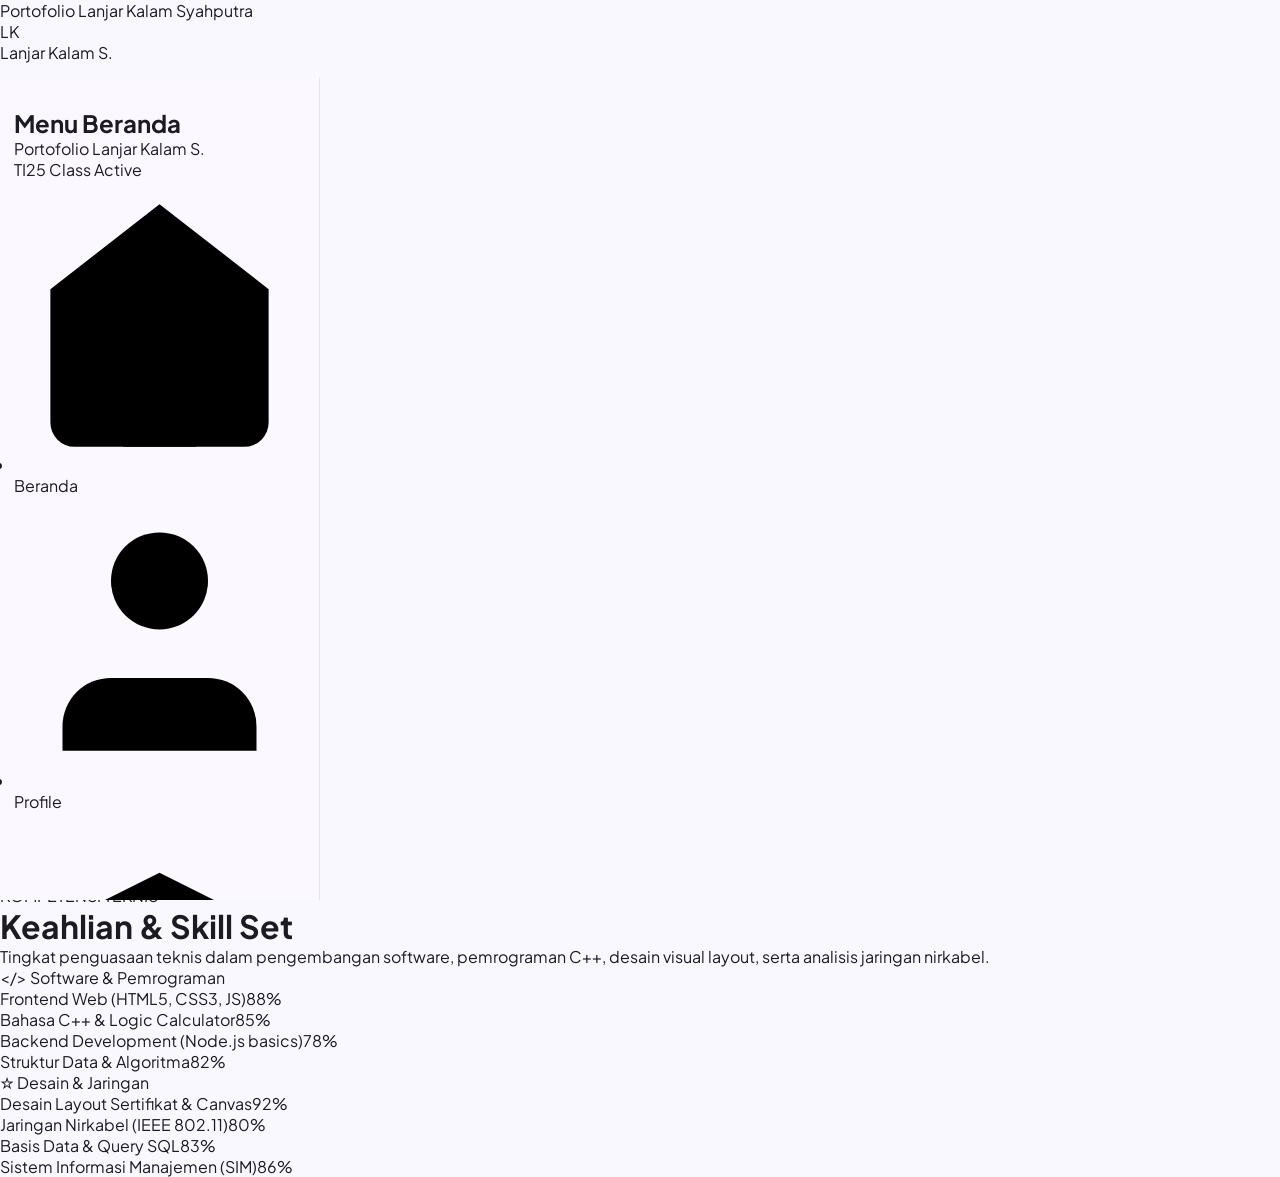
==== keahlian.html @ 4c3bd28e "Rename Keahlian.html to keahlian.html" ====
<!DOCTYPE html>
<html lang="id">

<head>
    <meta charset="UTF-8">
    <meta name="viewport" content="width=device-width, initial-scale=1.0">
    <title>Keahlian - Portofolio Lanjar Kalam Syahputra</title>
    <link rel="preconnect" href="https://fonts.googleapis.com">
    <link rel="preconnect" href="https://fonts.gstatic.com" crossorigin>
    <link href="https://fonts.googleapis.com/css2?family=Plus+Jakarta+Sans:wght@400;500;600;700;800&display=swap"
        rel="stylesheet">
    <link rel="stylesheet" href="style.css">
</head>

<body>

    <header class="top-header">
        <div class="brand-title">Portofolio Lanjar Kalam Syahputra</div>
        <div class="user-profile-badge">
            <div class="avatar-circle">LK</div>
            <span class="user-name">Lanjar Kalam S.</span>
        </div>
    </header>

    <div class="layout-container">
        <aside class="sidebar">
            <div>
                <div class="sidebar-header">
                    <h2>Menu Beranda</h2>
                    <p>Portofolio Lanjar Kalam S.</p>
                    <div class="status-badge"><span class="status-dot"></span> TI25 Class Active</div>
                </div>
                <ul class="sidebar-nav">
                    <li><a href="index.html" class="nav-link"><svg viewBox="0 0 24 24">
                                <path d="M3 9l9-7 9 7v11a2 2 0 0 1-2 2H5a2 2 0 0 1-2-2z" />
                                <polyline points="9 22 9 12 15 12 15 22" />
                            </svg>Beranda</a></li>
                    <li><a href="profile.html" class="nav-link"><svg viewBox="0 0 24 24">
                                <path d="M20 21v-2a4 4 0 0 0-4-4H8a4 4 0 0 0-4 4v2" />
                                <circle cx="12" cy="7" r="4" />
                            </svg>Profile</a></li>
                    <li><a href="pendidikan.html" class="nav-link"><svg viewBox="0 0 24 24">
                                <path d="M22 10v6M2 10l10-5 10 5-10 5z" />
                                <path d="M6 12v5c3 3 9 3 12 0v-5" />
                            </svg>Pendidikan</a></li>
                    <li><a href="keahlian.html" class="nav-link active"><svg viewBox="0 0 24 24">
                                <polygon
                                    points="12 2 15.09 8.26 22 9.27 17 14.14 18.18 21.02 12 17.77 5.82 21.02 7 14.14 2 9.27 8.91 8.26 12 2" />
                            </svg>Keahlian</a></li>
                    <li><a href="kontak.html" class="nav-link"><svg viewBox="0 0 24 24">
                                <path d="M4 4h16c1.1 0 2 .9 2 2v12c0 1.1-.9 2-2 2H4c-1.1 0-2-.9-2-2V6c0-1.1.9-2 2-2z" />
                                <polyline points="22,6 12,13 2,6" />
                            </svg>Kontak</a></li>
                </ul>
            </div>
            <div class="sidebar-footer">© 2026 Lanjar Kalam Syahputra</div>
        </aside>

        <main class="main-content">
            <div class="category-tag">KOMPETENSI TEKNIS</div>
            <h1 class="page-title">Keahlian & Skill Set</h1>
            <p class="page-desc">Tingkat penguasaan teknis dalam pengembangan software, pemrograman C++, desain visual
                layout, serta analisis jaringan nirkabel.</p>

            <div class="grid-2">
                <div>
                    <div class="section-box-title"><span>&lt;/&gt;</span> Software & Pemrograman</div>
                    <div class="skill-list">
                        <div class="skill-item">
                            <div class="skill-header"><span>Frontend Web (HTML5, CSS3, JS)</span><span
                                    class="skill-percent">88%</span></div>
                            <div class="progress-track">
                                <div class="progress-fill" style="width: 88%;"></div>
                            </div>
                        </div>
                        <div class="skill-item">
                            <div class="skill-header"><span>Bahasa C++ & Logic Calculator</span><span
                                    class="skill-percent">85%</span></div>
                            <div class="progress-track">
                                <div class="progress-fill" style="width: 85%;"></div>
                            </div>
                        </div>
                        <div class="skill-item">
                            <div class="skill-header"><span>Backend Development (Node.js basics)</span><span
                                    class="skill-percent">78%</span></div>
                            <div class="progress-track">
                                <div class="progress-fill" style="width: 78%;"></div>
                            </div>
                        </div>
                        <div class="skill-item">
                            <div class="skill-header"><span>Struktur Data & Algoritma</span><span
                                    class="skill-percent">82%</span></div>
                            <div class="progress-track">
                                <div class="progress-fill" style="width: 82%;"></div>
                            </div>
                        </div>
                    </div>
                </div>

                <div>
                    <div class="section-box-title"><span>☆</span> Desain & Jaringan</div>
                    <div class="skill-list">
                        <div class="skill-item">
                            <div class="skill-header"><span>Desain Layout Sertifikat & Canvas</span><span
                                    class="skill-percent">92%</span></div>
                            <div class="progress-track">
                                <div class="progress-fill" style="width: 92%;"></div>
                            </div>
                        </div>
                        <div class="skill-item">
                            <div class="skill-header"><span>Jaringan Nirkabel (IEEE 802.11)</span><span
                                    class="skill-percent">80%</span></div>
                            <div class="progress-track">
                                <div class="progress-fill" style="width: 80%;"></div>
                            </div>
                        </div>
                        <div class="skill-item">
                            <div class="skill-header"><span>Basis Data & Query SQL</span><span
                                    class="skill-percent">83%</span></div>
                            <div class="progress-track">
                                <div class="progress-fill" style="width: 83%;"></div>
                            </div>
                        </div>
                        <div class="skill-item">
                            <div class="skill-header"><span>Sistem Informasi Manajemen (SIM)</span><span
                                    class="skill-percent">86%</span></div>
                            <div class="progress-track">
                                <div class="progress-fill" style="width: 86%;"></div>
                            </div>
                        </div>
                    </div>
                </div>
            </div>
        </main>
    </div>

</body>

</html>
---- style.css ----
:root {
    --p: #800080;
    --p2: #a21caf;
    --p3: #c026d3;
    --ink: #1c1b22;
    --muted: #5d5a6b;
    --bg: #faf8ff;
    --card: #ffffff;
    --line: #e9e1f2;
    --side: #fbf9ff;
    --shadow: 0 18px 40px rgba(128, 0, 128, .12);
}

[data-theme="dark"] {
    --ink: #f3effa;
    --muted: #b9b2cc;
    --bg: #14101c;
    --card: #1d1829;
    --line: #322a45;
    --side: #181322;
    --shadow: 0 18px 40px rgba(0, 0, 0, .4);
}

* {
    box-sizing: border-box;
    margin: 0;
    padding: 0
}

html {
    scroll-behavior: smooth
}

body {
    font-family: 'Plus Jakarta Sans', system-ui, sans-serif;
    background: var(--bg);
    color: var(--ink);
    min-height: 100vh
}

a {
    color: inherit;
    text-decoration: none
}

.topbar {
    height: 78px;
    position: sticky;
    top: 0;
    z-index: 50;
    display: flex;
    align-items: center;
    justify-content: space-between;
    padding: 0 30px;
    color: #fff;
    background: linear-gradient(95deg, #6a0080, #8a0090 45%, #b01dbd);
    box-shadow: 0 6px 24px rgba(106, 0, 128, .35)
}

.logo {
    font-size: 26px;
    font-weight: 800;
    letter-spacing: -.02em
}

.top-right {
    display: flex;
    align-items: center;
    gap: 14px
}

.user {
    display: flex;
    align-items: center;
    gap: 12px;
    font-weight: 600
}

.av {
    width: 48px;
    height: 48px;
    border-radius: 50%;
    background: rgba(255, 255, 255, .2);
    border: 2px solid rgba(255, 255, 255, .55);
    display: grid;
    place-items: center;
    font-weight: 800
}

.theme {
    width: 42px;
    height: 42px;
    border-radius: 50%;
    border: 0;
    background: rgba(255, 255, 255, .18);
    color: #fff;
    font-size: 18px;
    cursor: pointer;
    transition: .25s
}

.theme:hover {
    background: rgba(255, 255, 255, .32);
    transform: rotate(20deg)
}

.burger {
    display: none;
    background: rgba(255, 255, 255, .18);
    border: 0;
    color: #fff;
    width: 42px;
    height: 42px;
    border-radius: 12px;
    font-size: 20px;
    cursor: pointer
}

.layout {
    display: flex;
    min-height: calc(100vh - 78px)
}

.sidebar {
    width: 320px;
    flex: 0 0 320px;
    background: var(--side);
    border-right: 1px solid var(--line);
    padding: 30px 14px 20px;
    position: sticky;
    top: 78px;
    height: calc(100vh - 78px);
    display: flex;
    flex-direction: column;
    overflow-y: auto
}

.side-head {
    padding: 0 6px 24px
}

.side-head h3 {
    font-size: 19px;
    font-weight: 700
}

.side-head p {
    font-size: 15px;
    margin-top: 2px;
    color: var(--muted)
}

.live {
    margin-top: 14px;
    display: inline-flex;
    align-items: center;
    gap: 8px;
    color: #15803d;
    font-weight: 600;
    font-size: 14px;
    background: rgba(34, 197, 94, .12);
    padding: 6px 12px;
    border-radius: 999px
}

.live i {
    width: 9px;
    height: 9px;
    border-radius: 50%;
    background: #22c55e;
    box-shadow: 0 0 0 0 rgba(34, 197, 94, .7);
    animation: pulse 1.8s infinite
}

@keyframes pulse {
    70% {
        box-shadow: 0 0 0 9px rgba(34, 197, 94, 0)
    }

    100% {
        box-shadow: 0 0 0 0 rgba(34, 197, 94, 0)
    }
}

.nav {
    display: flex;
    flex-direction: column;
    gap: 6px;
    margin-top: 6px
}

.nav a {
    display: flex;
    align-items: center;
    gap: 16px;
    padding: 15px 20px;
    border-radius: 16px;
    font-size: 18px;
    font-weight: 600;
    transition: .25s;
    position: relative
}

.nav svg {
    width: 25px;
    height: 25px;
    fill: none;
    stroke: currentColor;
    stroke-width: 1.8;
    stroke-linecap: round;
    stroke-linejoin: round;
    flex: none
}

.nav a:hover {
    background: rgba(128, 0, 128, .09);
    color: var(--p);
    transform: translateX(4px)
}

.nav a.active {
    color: #fff;
    background: linear-gradient(95deg, #7a007f, #b01dbd);
    box-shadow: 0 10px 22px rgba(128, 0, 128, .35)
}

.side-foot {
    margin-top: auto;
    padding: 20px 10px 0;
    color: var(--muted);
    font-size: 14px
}

.main {
    flex: 1;
    min-width: 0;
    padding: 56px 60px 70px;
    position: relative;
    overflow: hidden
}

.blob {
    position: absolute;
    border-radius: 50%;
    filter: blur(70px);
    opacity: .35;
    z-index: 0;
    pointer-events: none;
    animation: float 12s ease-in-out infinite
}

.b1 {
    width: 380px;
    height: 380px;
    background: #d946ef;
    top: -100px;
    right: -80px
}

.b2 {
    width: 320px;
    height: 320px;
    background: #6366f1;
    bottom: -80px;
    left: 10%;
    animation-delay: -5s
}

[data-theme="dark"] .blob {
    opacity: .22
}

@keyframes float {
    50% {
        transform: translate(30px, -30px) scale(1.08)
    }
}

.main>*:not(.blob) {
    position: relative;
    z-index: 1
}

.eyebrow {
    display: inline-block;
    color: var(--p);
    font-weight: 800;
    letter-spacing: .14em;
    text-transform: uppercase;
    font-size: 14px
}

.grad {
    background: linear-gradient(95deg, #7a007f, #d946ef 60%, #6366f1);
    -webkit-background-clip: text;
    background-clip: text;
    color: transparent
}

.hero {
    display: grid;
    grid-template-columns: 1.25fr .85fr;
    gap: 50px;
    align-items: center;
    min-height: 520px
}

.hero h1 {
    font-size: clamp(42px, 5vw, 68px);
    line-height: 1.1;
    font-weight: 800;
    letter-spacing: -.03em;
    margin: 16px 0 22px
}

.lead {
    font-size: 18.5px;
    line-height: 1.8;
    color: var(--muted);
    max-width: 660px
}

.typing {
    margin-top: 20px;
    font-size: 20px;
    font-weight: 600
}

.typing b {
    color: var(--p)
}

.caret {
    animation: blink 1s steps(1) infinite;
    color: var(--p)
}

@keyframes blink {
    50% {
        opacity: 0
    }
}

.btns {
    display: flex;
    gap: 14px;
    margin-top: 30px;
    flex-wrap: wrap
}

.btn {
    display: inline-flex;
    align-items: center;
    gap: 8px;
    padding: 15px 28px;
    border-radius: 14px;
    font: 700 16px 'Plus Jakarta Sans', sans-serif;
    cursor: pointer;
    border: 2px solid var(--p);
    transition: .25s
}

.btn.primary {
    background: linear-gradient(95deg, #7a007f, #b01dbd);
    color: #fff;
    border-color: transparent;
    box-shadow: 0 12px 26px rgba(128, 0, 128, .35)
}

.btn.ghost {
    color: var(--p);
    background: transparent
}

.btn:hover {
    transform: translateY(-3px)
}

.btn.ghost:hover {
    background: var(--p);
    color: #fff
}

.pcard {
    border: 2px solid transparent;
    border-radius: 30px;
    padding: 44px 32px 36px;
    text-align: center;
    box-shadow: var(--shadow);
    background: linear-gradient(var(--card), var(--card)) padding-box, linear-gradient(135deg, #800080, #e879f9, #6366f1) border-box;
    animation: rise 4.5s ease-in-out infinite
}

@keyframes rise {
    50% {
        transform: translateY(-10px)
    }
}

.ring {
    width: 132px;
    height: 132px;
    margin: 0 auto 22px;
    border-radius: 50%;
    padding: 5px;
    background: conic-gradient(from 0deg, #800080, #e879f9, #6366f1, #800080);
    animation: spin 8s linear infinite
}

.avatar {
    width: 100%;
    height: 100%;
    border-radius: 50%;
    background: linear-gradient(135deg, #7a007f, #b01dbd);
    color: #fff;
    display: grid;
    place-items: center;
    font-size: 46px;
    font-weight: 800;
    border: 4px solid var(--card);
    animation: spin 8s linear infinite reverse
}

@keyframes spin {
    to {
        transform: rotate(360deg)
    }
}

.pcard h2 {
    font-size: 24px;
    font-weight: 800
}

.role {
    margin-top: 6px;
    color: var(--muted)
}

.quote {
    margin: 20px 0;
    font-style: italic;
    color: var(--muted);
    line-height: 1.7;
    font-size: 15px
}

.chips {
    display: flex;
    flex-wrap: wrap;
    justify-content: center;
    gap: 10px
}

.chips.left {
    justify-content: flex-start
}

.chips span {
    padding: 8px 16px;
    border-radius: 12px;
    font-size: 14px;
    font-weight: 600;
    color: var(--p);
    background: rgba(128, 0, 128, .08);
    border: 1px solid rgba(128, 0, 128, .25);
    transition: .25s
}

.chips span:hover {
    background: var(--p);
    color: #fff;
    transform: translateY(-3px)
}

.stats {
    display: grid;
    grid-template-columns: repeat(4, 1fr);
    gap: 20px;
    margin: 34px 0
}

.stat {
    background: var(--card);
    border: 1px solid var(--line);
    border-radius: 22px;
    padding: 24px;
    text-align: center;
    box-shadow: var(--shadow)
}

.stat b {
    display: block;
    font-size: 40px;
    font-weight: 800;
    background: linear-gradient(95deg, #7a007f, #d946ef);
    -webkit-background-clip: text;
    background-clip: text;
    color: transparent
}

.stat span {
    color: var(--muted);
    font-weight: 500
}

.quick {
    display: grid;
    grid-template-columns: repeat(auto-fit, minmax(220px, 1fr));
    gap: 20px
}

.qcard {
    background: var(--card);
    border: 1px solid var(--line);
    border-radius: 22px;
    padding: 26px;
    transition: .3s;
    box-shadow: var(--shadow)
}

.qcard:hover {
    transform: translateY(-8px);
    border-color: var(--p2)
}

.qi {
    font-size: 34px;
    width: 60px;
    height: 60px;
    border-radius: 18px;
    display: grid;
    place-items: center;
    background: rgba(128, 0, 128, .09);
    margin-bottom: 14px
}

.qcard h3 {
    font-size: 20px
}

.qcard p {
    color: var(--muted);
    margin: 6px 0 14px;
    font-size: 15px
}

.qcard span {
    color: var(--p);
    font-weight: 700
}

.phead {
    margin-bottom: 34px;
    max-width: 720px
}

.phead h1 {
    font-size: clamp(36px, 4.4vw, 56px);
    font-weight: 800;
    letter-spacing: -.03em;
    margin: 10px 0 12px;
    background: linear-gradient(95deg, var(--ink), var(--p));
    -webkit-background-clip: text;
    background-clip: text;
    color: transparent
}

.phead p {
    color: var(--muted);
    font-size: 18px;
    line-height: 1.7
}

.two {
    display: grid;
    grid-template-columns: 1.2fr 1fr;
    gap: 26px;
    margin-bottom: 26px
}

.card {
    background: var(--card);
    border: 1px solid var(--line);
    border-radius: 26px;
    padding: 34px;
    box-shadow: var(--shadow)
}

.card h2 {
    font-size: 24px;
    margin-bottom: 16px
}

.card p {
    color: var(--muted);
    line-height: 1.8;
    margin-bottom: 14px
}

.card p b {
    color: var(--ink)
}

.facts {
    list-style: none;
    display: flex;
    flex-direction: column;
    gap: 16px
}

.facts li {
    display: flex;
    align-items: center;
    gap: 16px
}

.facts i {
    font-style: normal;
    font-size: 22px;
    width: 50px;
    height: 50px;
    border-radius: 15px;
    background: rgba(128, 0, 128, .09);
    display: grid;
    place-items: center;
    flex: none
}

.facts small {
    display: block;
    color: var(--muted);
    font-size: 13px
}

.facts b {
    font-size: 17px
}

.quote-big {
    text-align: center;
    background: linear-gradient(135deg, #6a0080, #a21caf 60%, #6366f1);
    color: #fff;
    border: 0;
    position: relative
}

.quote-big p {
    color: #fff;
    font-size: 22px;
    font-weight: 600;
    max-width: 760px;
    margin: 0 auto 12px;
    line-height: 1.6
}

.quote-big span {
    opacity: .85
}

.qm {
    font-size: 90px;
    line-height: .6;
    opacity: .35;
    font-family: Georgia, serif
}

.timeline {
    position: relative;
    padding-left: 44px;
    max-width: 860px
}

.timeline::before {
    content: "";
    position: absolute;
    left: 13px;
    top: 8px;
    bottom: 8px;
    width: 3px;
    border-radius: 3px;
    background: linear-gradient(var(--p), #6366f1)
}

.tl {
    position: relative;
    margin-bottom: 26px
}

.dot {
    position: absolute;
    left: -41px;
    top: 26px;
    width: 22px;
    height: 22px;
    border-radius: 50%;
    background: var(--card);
    border: 5px solid var(--p);
    box-shadow: 0 0 0 6px rgba(128, 0, 128, .15)
}

.tl-card {
    background: var(--card);
    border: 1px solid var(--line);
    border-radius: 24px;
    padding: 28px;
    box-shadow: var(--shadow);
    transition: .3s
}

.tl-card:hover {
    transform: translateX(8px)
}

.date {
    display: inline-block;
    background: rgba(128, 0, 128, .1);
    color: var(--p);
    font-weight: 700;
    font-size: 13px;
    padding: 5px 14px;
    border-radius: 999px
}

.tl-card h3 {
    font-size: 22px;
    margin: 12px 0 4px
}

.inst {
    color: var(--p);
    font-weight: 600;
    margin-bottom: 10px
}

.tl-card p {
    color: var(--muted);
    line-height: 1.7;
    margin-bottom: 14px
}

.skills {
    display: grid;
    grid-template-columns: repeat(auto-fill, minmax(310px, 1fr));
    gap: 24px
}

.skill {
    background: var(--card);
    border: 1px solid var(--line);
    border-radius: 26px;
    padding: 30px;
    box-shadow: var(--shadow);
    transition: .3s
}

.skill:hover {
    transform: translateY(-8px);
    border-color: var(--p2)
}

.si {
    font-size: 32px;
    width: 62px;
    height: 62px;
    border-radius: 19px;
    display: grid;
    place-items: center;
    background: linear-gradient(135deg, rgba(128, 0, 128, .14), rgba(99, 102, 241, .14));
    margin-bottom: 16px
}

.skill h3 {
    font-size: 21px
}

.skill p {
    color: var(--muted);
    margin: 8px 0 18px;
    line-height: 1.6;
    font-size: 15px
}

.bar {
    height: 10px;
    border-radius: 99px;
    background: rgba(128, 0, 128, .12);
    overflow: hidden
}

.fill {
    height: 100%;
    width: 0;
    border-radius: 99px;
    background: linear-gradient(90deg, #7a007f, #d946ef, #6366f1);
    transition: width 1.4s cubic-bezier(.2, .8, .2, 1)
}

.pct {
    display: flex;
    justify-content: space-between;
    font-size: 13px;
    color: var(--muted);
    margin: 8px 0 16px
}

.pct b {
    color: var(--p)
}

.social {
    display: flex;
    gap: 10px;
    margin-top: 24px;
    flex-wrap: wrap
}

.social a {
    padding: 10px 18px;
    border-radius: 12px;
    font-weight: 600;
    background: rgba(128, 0, 128, .09);
    color: var(--p);
    transition: .25s
}

.social a:hover {
    background: var(--p);
    color: #fff;
    transform: translateY(-3px)
}

form {
    display: flex;
    flex-direction: column;
    gap: 14px
}

input,
textarea {
    width: 100%;
    padding: 15px 18px;
    border-radius: 14px;
    border: 1px solid var(--line);
    background: var(--bg);
    color: var(--ink);
    font: 16px 'Plus Jakarta Sans', sans-serif;
    outline: none;
    transition: .2s
}

input:focus,
textarea:focus {
    border-color: var(--p2);
    box-shadow: 0 0 0 4px rgba(162, 28, 175, .15)
}

textarea {
    min-height: 150px;
    resize: vertical
}

.ok {
    display: none;
    background: rgba(34, 197, 94, .14);
    color: #15803d;
    padding: 14px 18px;
    border-radius: 14px;
    font-weight: 600
}

.reveal {
    opacity: 0;
    transform: translateY(26px);
    transition: opacity .7s ease, transform .7s ease
}

.reveal.show {
    opacity: 1;
    transform: none
}

@media(max-width:1100px) {

    .hero,
    .two {
        grid-template-columns: 1fr
    }

    .stats {
        grid-template-columns: repeat(2, 1fr)
    }

    .main {
        padding: 40px 28px 60px
    }
}

@media(max-width:860px) {
    .burger {
        display: block
    }

    .logo {
        font-size: 19px;
        flex: 1;
        margin-left: 12px
    }

    .user b {
        display: none
    }

    .topbar {
        padding: 0 16px
    }

    .sidebar {
        position: fixed;
        left: 0;
        top: 78px;
        z-index: 40;
        transform: translateX(-100%);
        transition: .3s;
        width: 290px;
        box-shadow: 0 0 0 100vmax rgba(0, 0, 0, 0)
    }

    .sidebar.open {
        transform: none;
        box-shadow: 0 0 0 100vmax rgba(0, 0, 0, .45)
    }

    .main {
        padding: 32px 18px 50px
    }
}

.tl-card p.inst {
    color: var(--p);
    margin-bottom: 10px
}
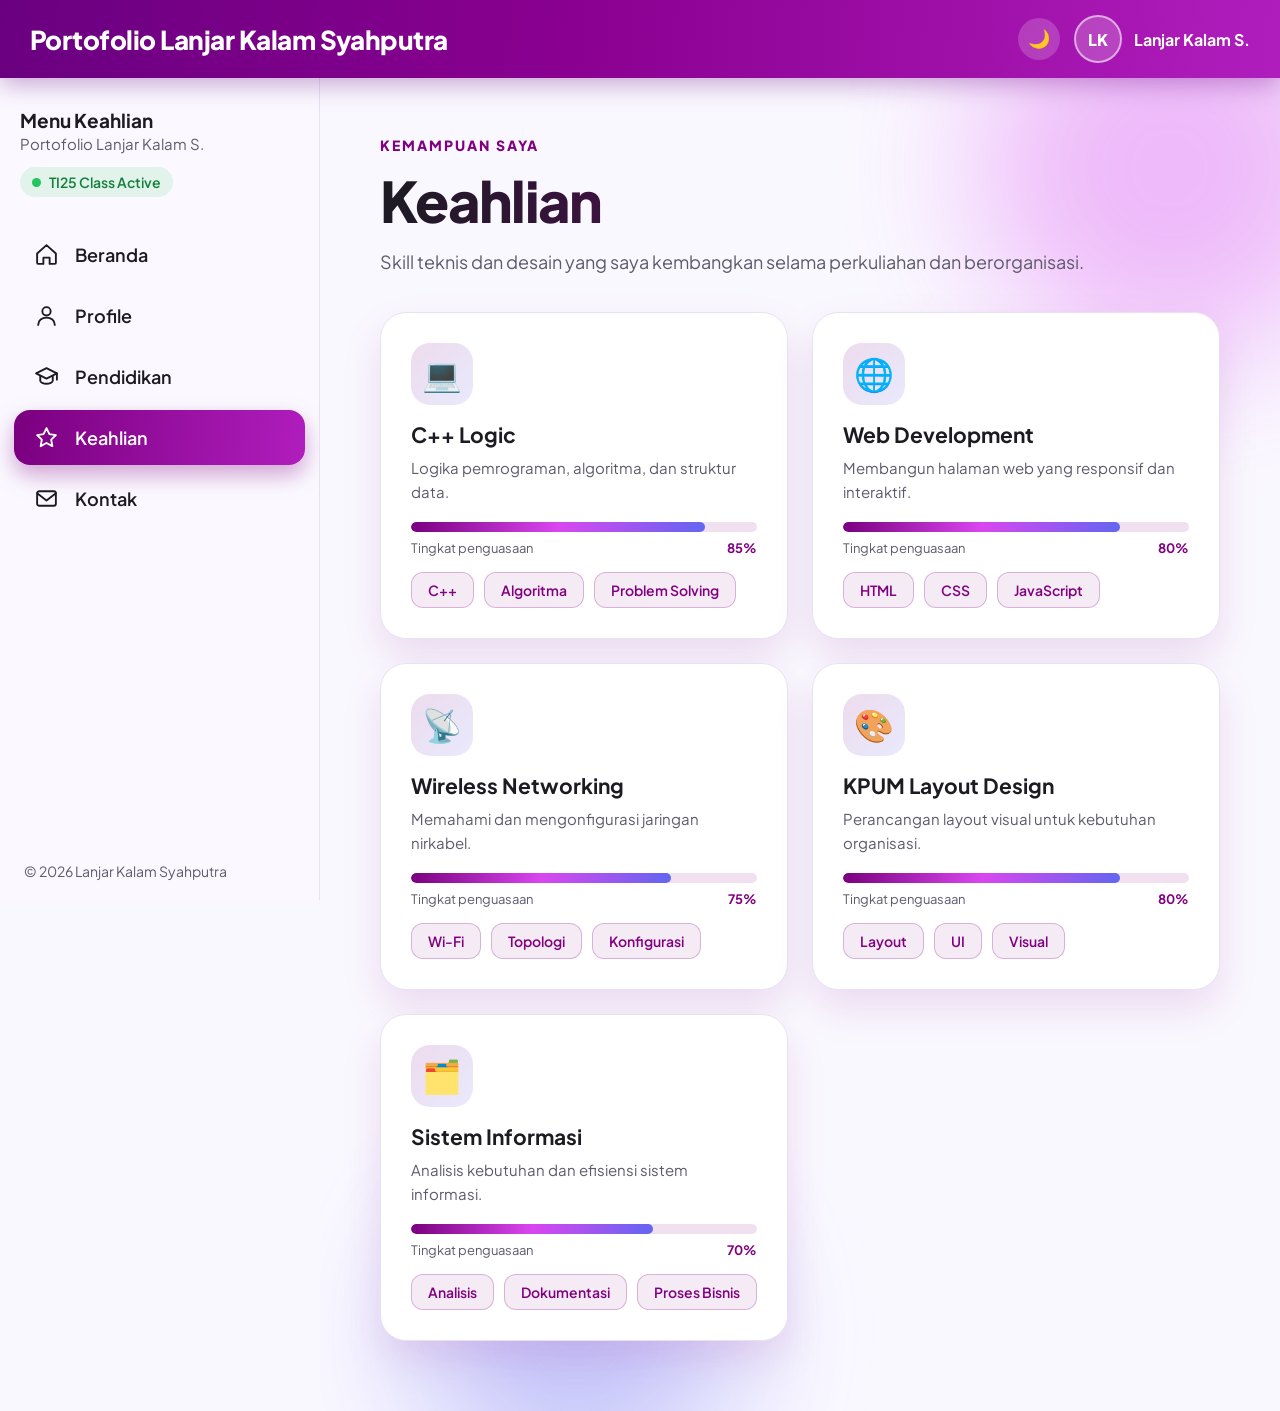
==== commit 5384c660: "Rename Keahlian.html to keahlian.html" ====
--- a/keahlian.html
+++ b/keahlian.html
@@ -3,137 +3,116 @@
 
 <head>
     <meta charset="UTF-8">
-    <meta name="viewport" content="width=device-width, initial-scale=1.0">
-    <title>Keahlian - Portofolio Lanjar Kalam Syahputra</title>
+    <meta name="viewport" content="width=device-width, initial-scale=1">
+    <title>Keahlian | Portofolio Lanjar Kalam Syahputra</title>
     <link rel="preconnect" href="https://fonts.googleapis.com">
-    <link rel="preconnect" href="https://fonts.gstatic.com" crossorigin>
     <link href="https://fonts.googleapis.com/css2?family=Plus+Jakarta+Sans:wght@400;500;600;700;800&display=swap"
         rel="stylesheet">
     <link rel="stylesheet" href="style.css">
+    <script src="script.js"></script>
 </head>
 
 <body>
-
-    <header class="top-header">
-        <div class="brand-title">Portofolio Lanjar Kalam Syahputra</div>
-        <div class="user-profile-badge">
-            <div class="avatar-circle">LK</div>
-            <span class="user-name">Lanjar Kalam S.</span>
+    <header class="topbar">
+        <button class="burger" id="burger" aria-label="Buka menu">☰</button>
+        <a class="logo" href="index.html">Portofolio Lanjar Kalam Syahputra</a>
+        <div class="top-right">
+            <button class="theme" id="theme" aria-label="Ganti tema">🌙</button>
+            <div class="user"><span class="av">LK</span><b>Lanjar Kalam S.</b></div>
         </div>
     </header>
-
-    <div class="layout-container">
-        <aside class="sidebar">
-            <div>
-                <div class="sidebar-header">
-                    <h2>Menu Beranda</h2>
-                    <p>Portofolio Lanjar Kalam S.</p>
-                    <div class="status-badge"><span class="status-dot"></span> TI25 Class Active</div>
-                </div>
-                <ul class="sidebar-nav">
-                    <li><a href="index.html" class="nav-link"><svg viewBox="0 0 24 24">
-                                <path d="M3 9l9-7 9 7v11a2 2 0 0 1-2 2H5a2 2 0 0 1-2-2z" />
-                                <polyline points="9 22 9 12 15 12 15 22" />
-                            </svg>Beranda</a></li>
-                    <li><a href="profile.html" class="nav-link"><svg viewBox="0 0 24 24">
-                                <path d="M20 21v-2a4 4 0 0 0-4-4H8a4 4 0 0 0-4 4v2" />
-                                <circle cx="12" cy="7" r="4" />
-                            </svg>Profile</a></li>
-                    <li><a href="pendidikan.html" class="nav-link"><svg viewBox="0 0 24 24">
-                                <path d="M22 10v6M2 10l10-5 10 5-10 5z" />
-                                <path d="M6 12v5c3 3 9 3 12 0v-5" />
-                            </svg>Pendidikan</a></li>
-                    <li><a href="keahlian.html" class="nav-link active"><svg viewBox="0 0 24 24">
-                                <polygon
-                                    points="12 2 15.09 8.26 22 9.27 17 14.14 18.18 21.02 12 17.77 5.82 21.02 7 14.14 2 9.27 8.91 8.26 12 2" />
-                            </svg>Keahlian</a></li>
-                    <li><a href="kontak.html" class="nav-link"><svg viewBox="0 0 24 24">
-                                <path d="M4 4h16c1.1 0 2 .9 2 2v12c0 1.1-.9 2-2 2H4c-1.1 0-2-.9-2-2V6c0-1.1.9-2 2-2z" />
-                                <polyline points="22,6 12,13 2,6" />
-                            </svg>Kontak</a></li>
-                </ul>
+    <div class="layout">
+        <aside class="sidebar" id="sidebar">
+            <div class="side-head">
+                <h3>Menu Keahlian</h3>
+                <p>Portofolio Lanjar Kalam S.</p>
+                <div class="live"><i></i>TI25 Class Active</div>
             </div>
-            <div class="sidebar-footer">© 2026 Lanjar Kalam Syahputra</div>
+            <nav class="nav">
+                <a href="index.html"><svg viewBox="0 0 24 24">
+                        <path d="M3 11l9-8 9 8v9a1 1 0 0 1-1 1h-5v-6H9v6H4a1 1 0 0 1-1-1z" />
+                    </svg><span>Beranda</span></a>
+                <a href="profile.html"><svg viewBox="0 0 24 24">
+                        <circle cx="12" cy="8" r="4" />
+                        <path d="M4 21c0-4.4 3.6-7 8-7s8 2.6 8 7" />
+                    </svg><span>Profile</span></a>
+                <a href="pendidikan.html"><svg viewBox="0 0 24 24">
+                        <path d="M2 9l10-5 10 5-10 5z" />
+                        <path d="M6 11.5V16c0 1.5 3 3 6 3s6-1.5 6-3v-4.5" />
+                        <path d="M22 9v6" />
+                    </svg><span>Pendidikan</span></a>
+                <a href="keahlian.html" class="active"><svg viewBox="0 0 24 24">
+                        <path d="M12 3l2.8 5.8 6.2.9-4.5 4.4 1.1 6.2L12 17.3 6.4 20.3l1.1-6.2L3 9.7l6.2-.9z" />
+                    </svg><span>Keahlian</span></a>
+                <a href="kontak.html"><svg viewBox="0 0 24 24">
+                        <rect x="3" y="5" width="18" height="14" rx="2" />
+                        <path d="M3 7l9 7 9-7" />
+                    </svg><span>Kontak</span></a>
+            </nav>
+            <div class="side-foot">© 2026 Lanjar Kalam Syahputra</div>
         </aside>
-
-        <main class="main-content">
-            <div class="category-tag">KOMPETENSI TEKNIS</div>
-            <h1 class="page-title">Keahlian & Skill Set</h1>
-            <p class="page-desc">Tingkat penguasaan teknis dalam pengembangan software, pemrograman C++, desain visual
-                layout, serta analisis jaringan nirkabel.</p>
-
-            <div class="grid-2">
-                <div>
-                    <div class="section-box-title"><span>&lt;/&gt;</span> Software & Pemrograman</div>
-                    <div class="skill-list">
-                        <div class="skill-item">
-                            <div class="skill-header"><span>Frontend Web (HTML5, CSS3, JS)</span><span
-                                    class="skill-percent">88%</span></div>
-                            <div class="progress-track">
-                                <div class="progress-fill" style="width: 88%;"></div>
-                            </div>
-                        </div>
-                        <div class="skill-item">
-                            <div class="skill-header"><span>Bahasa C++ & Logic Calculator</span><span
-                                    class="skill-percent">85%</span></div>
-                            <div class="progress-track">
-                                <div class="progress-fill" style="width: 85%;"></div>
-                            </div>
-                        </div>
-                        <div class="skill-item">
-                            <div class="skill-header"><span>Backend Development (Node.js basics)</span><span
-                                    class="skill-percent">78%</span></div>
-                            <div class="progress-track">
-                                <div class="progress-fill" style="width: 78%;"></div>
-                            </div>
-                        </div>
-                        <div class="skill-item">
-                            <div class="skill-header"><span>Struktur Data & Algoritma</span><span
-                                    class="skill-percent">82%</span></div>
-                            <div class="progress-track">
-                                <div class="progress-fill" style="width: 82%;"></div>
-                            </div>
-                        </div>
+        <main class="main">
+            <div class="blob b1"></div>
+            <div class="blob b2"></div>
+            <div class="phead reveal"><span class="eyebrow">Kemampuan Saya</span>
+                <h1>Keahlian</h1>
+                <p>Skill teknis dan desain yang saya kembangkan selama perkuliahan dan berorganisasi.</p>
+            </div>
+            <section class="skills">
+                <article class="skill reveal">
+                    <div class="si">💻</div>
+                    <h3>C++ Logic</h3>
+                    <p>Logika pemrograman, algoritma, dan struktur data.</p>
+                    <div class="bar">
+                        <div class="fill" data-w="85"></div>
                     </div>
-                </div>
-
-                <div>
-                    <div class="section-box-title"><span>☆</span> Desain & Jaringan</div>
-                    <div class="skill-list">
-                        <div class="skill-item">
-                            <div class="skill-header"><span>Desain Layout Sertifikat & Canvas</span><span
-                                    class="skill-percent">92%</span></div>
-                            <div class="progress-track">
-                                <div class="progress-fill" style="width: 92%;"></div>
-                            </div>
-                        </div>
-                        <div class="skill-item">
-                            <div class="skill-header"><span>Jaringan Nirkabel (IEEE 802.11)</span><span
-                                    class="skill-percent">80%</span></div>
-                            <div class="progress-track">
-                                <div class="progress-fill" style="width: 80%;"></div>
-                            </div>
-                        </div>
-                        <div class="skill-item">
-                            <div class="skill-header"><span>Basis Data & Query SQL</span><span
-                                    class="skill-percent">83%</span></div>
-                            <div class="progress-track">
-                                <div class="progress-fill" style="width: 83%;"></div>
-                            </div>
-                        </div>
-                        <div class="skill-item">
-                            <div class="skill-header"><span>Sistem Informasi Manajemen (SIM)</span><span
-                                    class="skill-percent">86%</span></div>
-                            <div class="progress-track">
-                                <div class="progress-fill" style="width: 86%;"></div>
-                            </div>
-                        </div>
+                    <div class="pct"><span>Tingkat penguasaan</span><b>85%</b></div>
+                    <div class="chips left"><span>C++</span><span>Algoritma</span><span>Problem Solving</span></div>
+                </article>
+                <article class="skill reveal">
+                    <div class="si">🌐</div>
+                    <h3>Web Development</h3>
+                    <p>Membangun halaman web yang responsif dan interaktif.</p>
+                    <div class="bar">
+                        <div class="fill" data-w="80"></div>
                     </div>
-                </div>
-            </div>
+                    <div class="pct"><span>Tingkat penguasaan</span><b>80%</b></div>
+                    <div class="chips left"><span>HTML</span><span>CSS</span><span>JavaScript</span></div>
+                </article>
+                <article class="skill reveal">
+                    <div class="si">📡</div>
+                    <h3>Wireless Networking</h3>
+                    <p>Memahami dan mengonfigurasi jaringan nirkabel.</p>
+                    <div class="bar">
+                        <div class="fill" data-w="75"></div>
+                    </div>
+                    <div class="pct"><span>Tingkat penguasaan</span><b>75%</b></div>
+                    <div class="chips left"><span>Wi-Fi</span><span>Topologi</span><span>Konfigurasi</span></div>
+                </article>
+                <article class="skill reveal">
+                    <div class="si">🎨</div>
+                    <h3>KPUM Layout Design</h3>
+                    <p>Perancangan layout visual untuk kebutuhan organisasi.</p>
+                    <div class="bar">
+                        <div class="fill" data-w="80"></div>
+                    </div>
+                    <div class="pct"><span>Tingkat penguasaan</span><b>80%</b></div>
+                    <div class="chips left"><span>Layout</span><span>UI</span><span>Visual</span></div>
+                </article>
+                <article class="skill reveal">
+                    <div class="si">🗂️</div>
+                    <h3>Sistem Informasi</h3>
+                    <p>Analisis kebutuhan dan efisiensi sistem informasi.</p>
+                    <div class="bar">
+                        <div class="fill" data-w="70"></div>
+                    </div>
+                    <div class="pct"><span>Tingkat penguasaan</span><b>70%</b></div>
+                    <div class="chips left"><span>Analisis</span><span>Dokumentasi</span><span>Proses Bisnis</span>
+                    </div>
+                </article>
+            </section>
         </main>
     </div>
-
 </body>
 
 </html>
